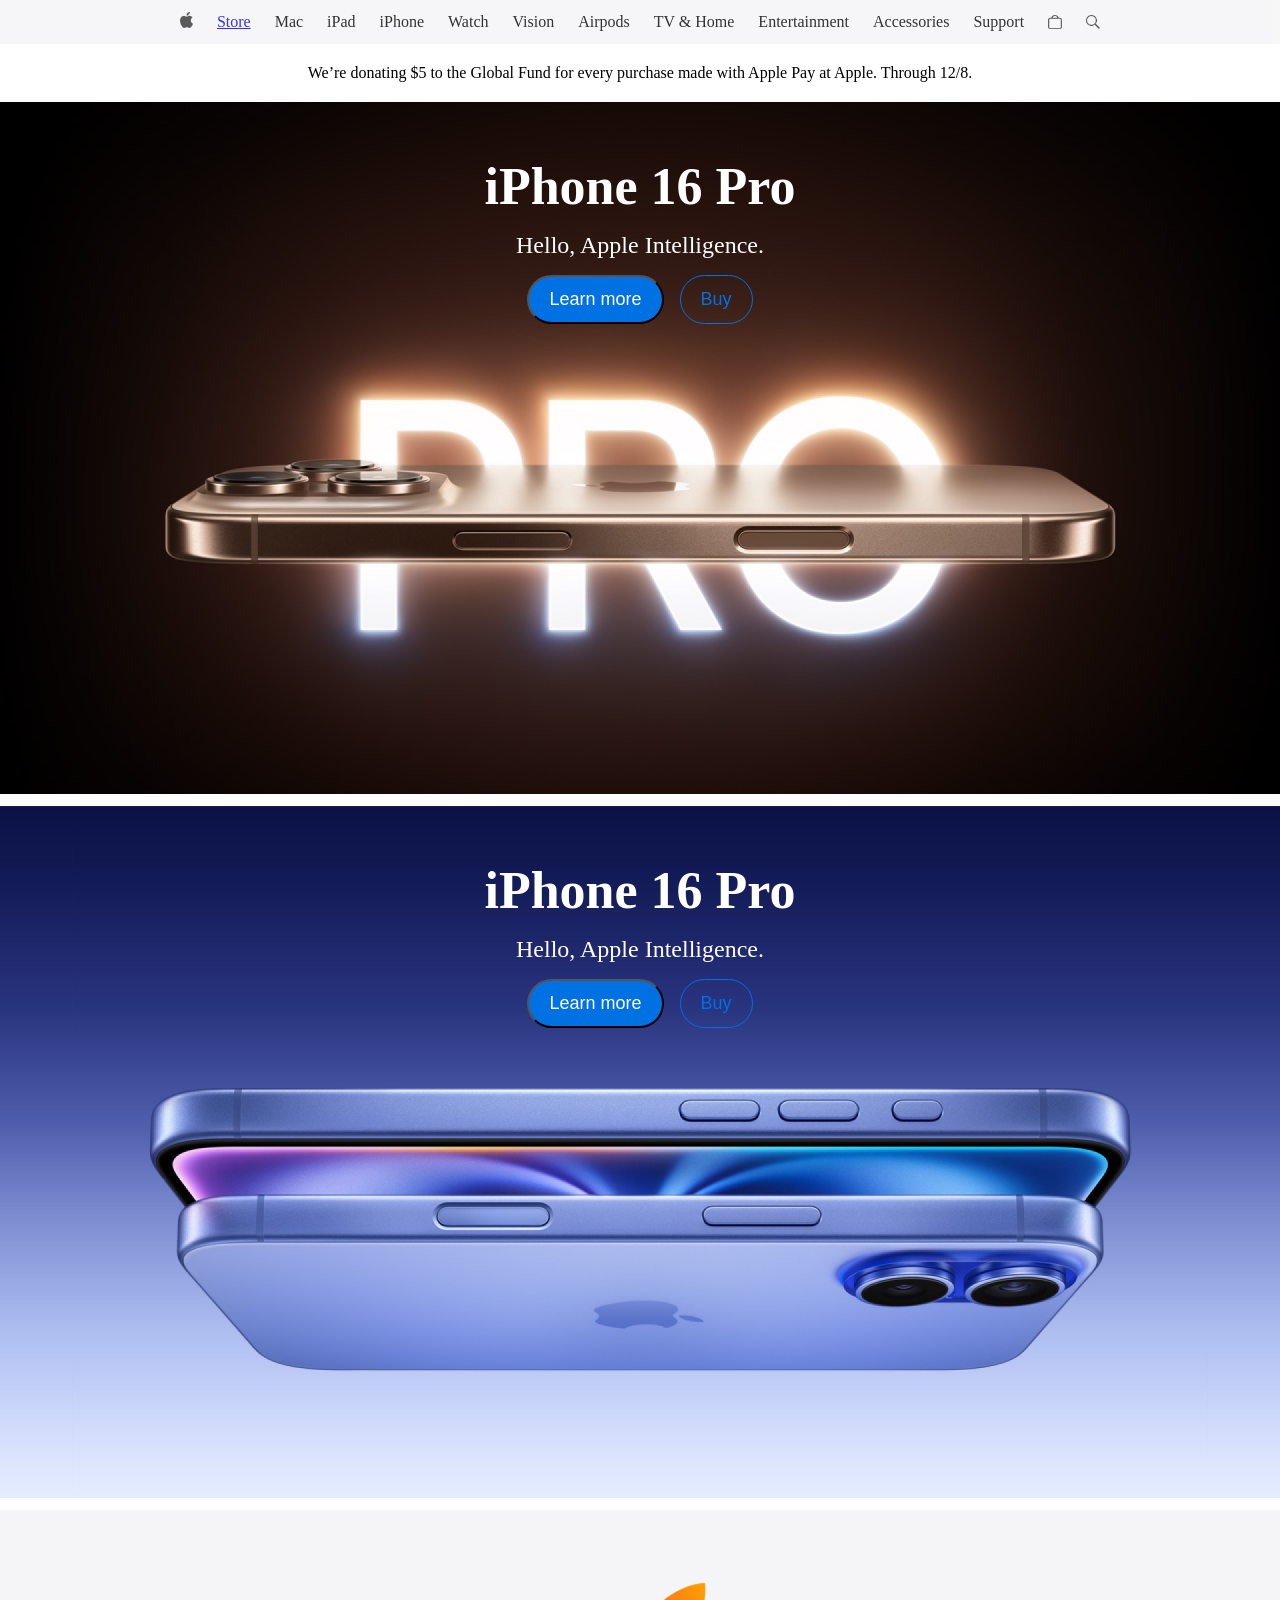
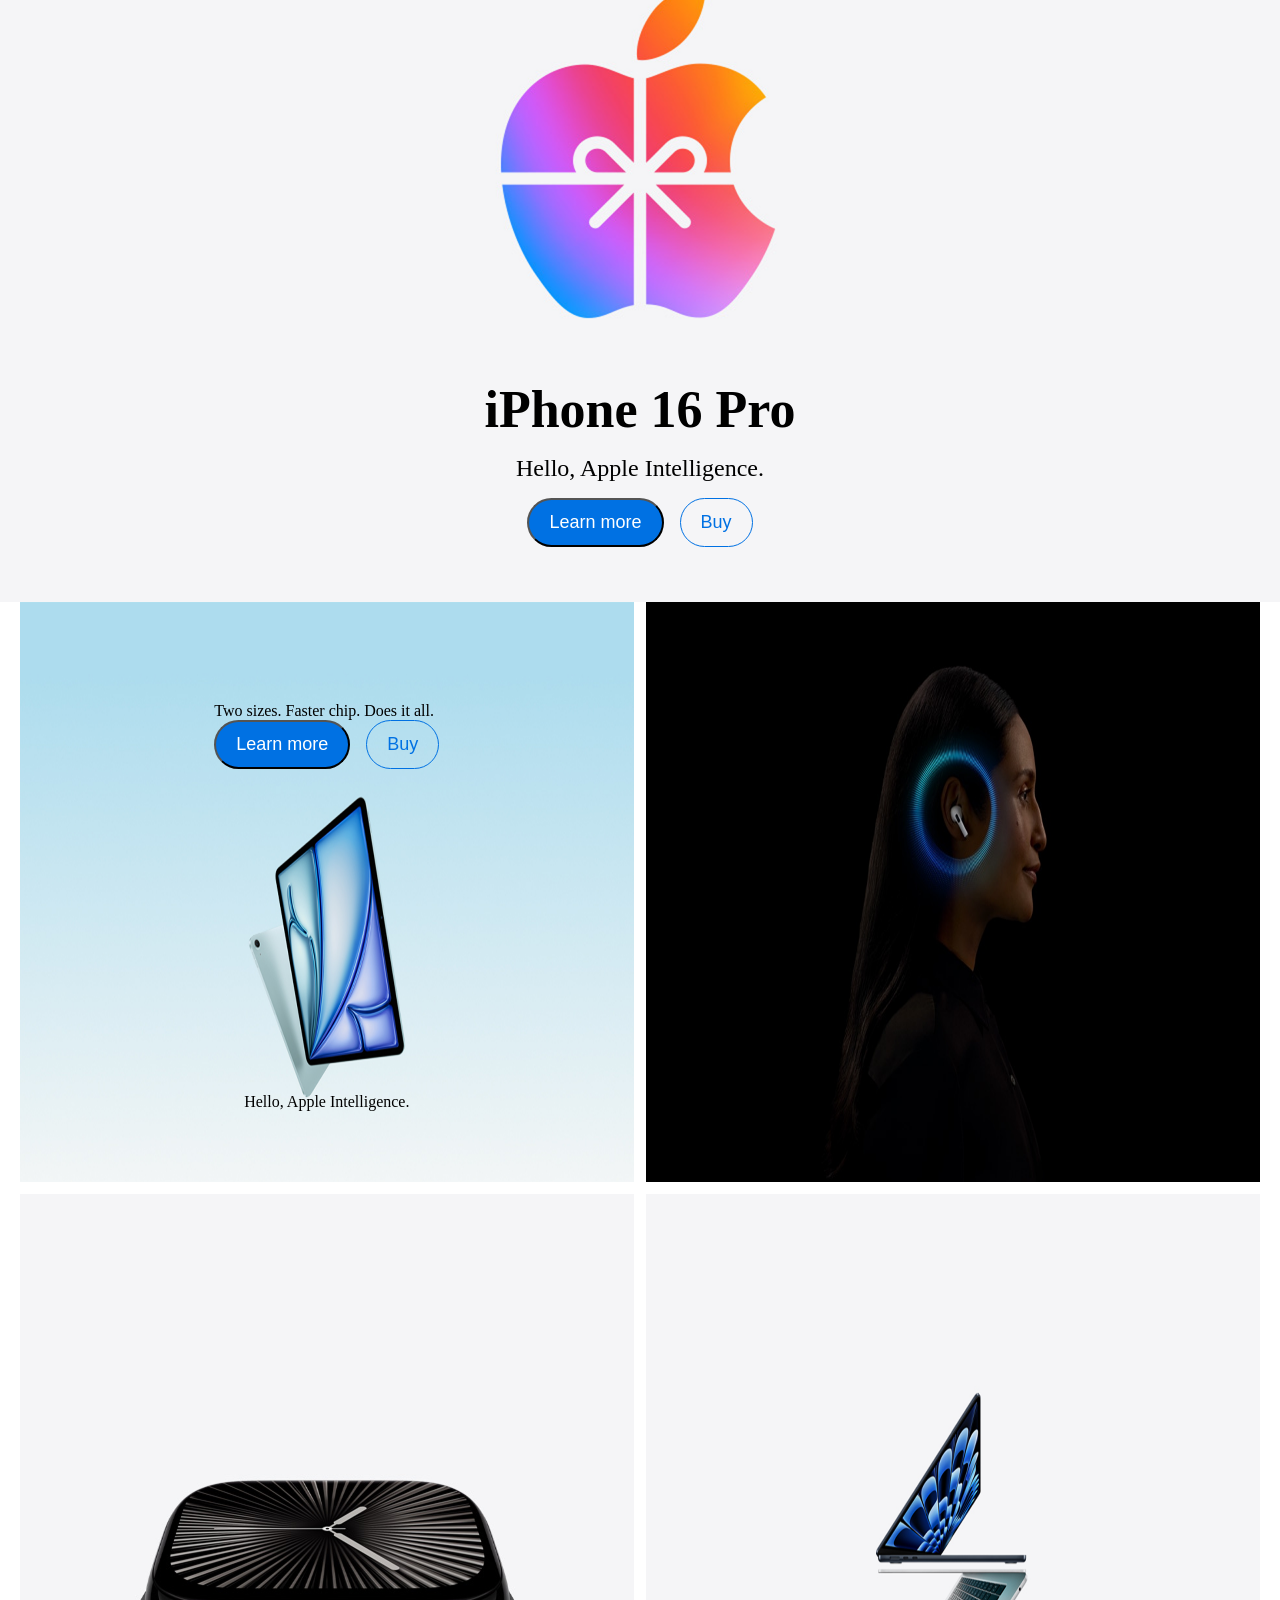
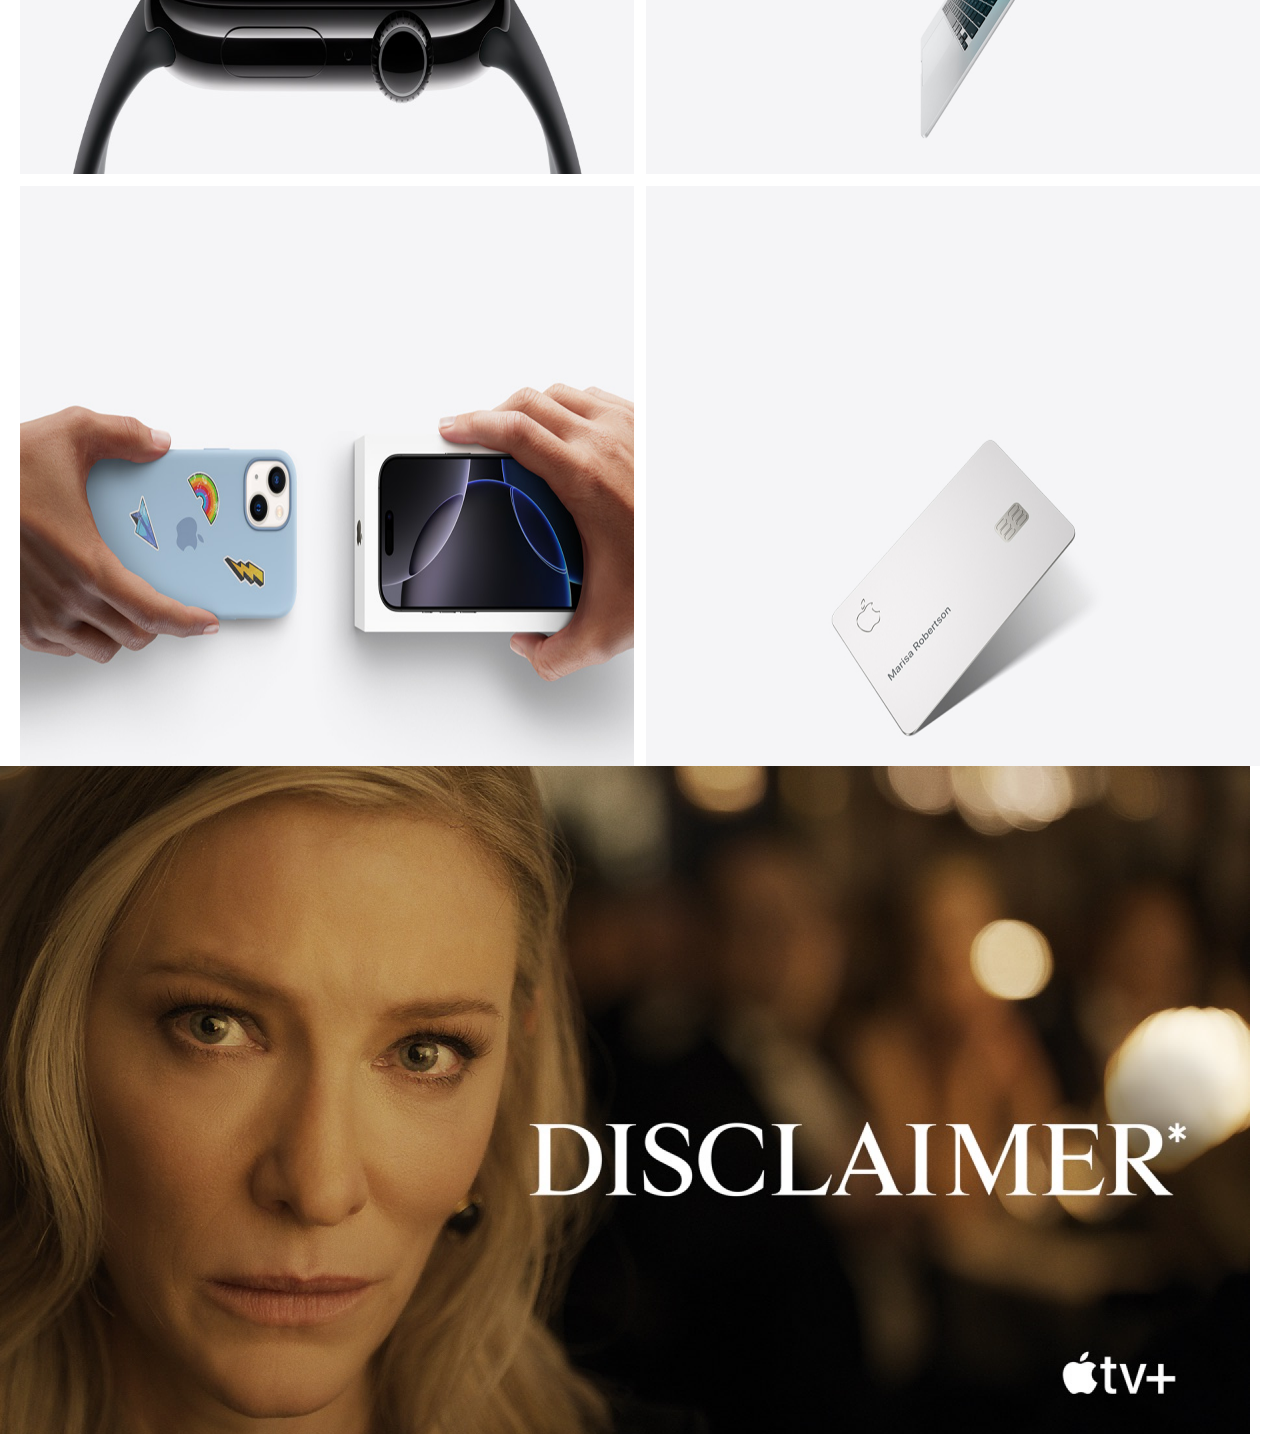
==== index.html @ 51cd2f51 "apple init 4.30" ====
<!DOCTYPE html>
<html lang="en">
  <head>
    <meta charset="UTF-8" />
    <meta name="viewport" content="width=device-width, initial-scale=1.0" />
    <title>Apple</title>
    <link rel="stylesheet" href="style.css" />
  </head>
  <body>
    <main>
      <header class="flex">
        <a href="./index.html">
          <img
            src="./images/apple.png"
            alt="apple"
            style="width: 13px; height: 16px"
          />
        </a>

        <div class="headerText">
          <a href="./store.html" target="_blank">Store</a>
          <div>Mac</div>
          <div>iPad</div>
          <div>iPhone</div>
          <div>Watch</div>
          <div>Vision</div>
          <div>Airpods</div>
          <div>TV & Home</div>
          <div>Entertainment</div>
          <div>Accessories</div>
          <div>Support</div>
        </div>
        <div class="headerIcons">
          <img src="./images/logo2.png" alt="" />
          <img src="./images/search.png" alt="" />
          <img src="./images/logo3.png" alt="" />
        </div>
      </header>

      <div class="donatian">
        We’re donating $5 to the Global Fund for every purchase made with
        Apple Pay at Apple. Through 12/8.
      </div>
      <div class="heroContainer">
        <section class="hero1">
          <div class="hero1text">
            <div>iPhone 16 Pro</div>
            <div>Hello, Apple Intelligence.</div>
            <div class="buttons">
              <button>Learn more</button>
              <button>Buy</button>
            </div>
          </div>
        </section>
        <section
          class="hero1"
          style="background-image: url(./images/hero2.png)"
        >
          <div class="hero1text">
            <div>iPhone 16 Pro</div>
            <div>Hello, Apple Intelligence.</div>
            <div class="buttons">
              <button>Learn more</button>
              <button>Buy</button>
            </div>
          </div>
        </section>
        <section
          class="hero1 hero3"
          style="background-image: url(./images/hero33.png)"
        >
          <div class="hero3text">
            <div>iPhone 16 Pro</div>
            <div>Hello, Apple Intelligence.</div>
            <div class="buttons">
              <button>Learn more</button>
              <button>Buy</button>
            </div>
          </div>
        </section>
      </div>

      <section class="section2 flex">
        <div class="box box1">
          <img src="./images/Figure1.png" alt="" />
          <div class="box1Text flex">
            <div>
              <p>Two sizes. Faster chip. Does it all.</p>
              <div class="buttons">
                <button>Learn more</button>
                <button>Buy</button>
              </div>
            </div>
            <div>Hello, Apple Intelligence.</div>
          </div>
        </div>
        <div class="box">
          <img src="./images/Figure2.png" alt="" />
        </div>
        <div class="box">
          <img src="./images/Figure3.png" alt="" />
        </div>
        <div class="box">
          <img src="./images/Figure4.png" alt="" />
        </div>
        <div class="box">
          <img src="./images/Figure5.png" alt="" />
        </div>
        <div class="box">
          <img src="./images/Figure6.png" alt="" />
        </div>
      </section>

      <section class="slider">
        <div class="sliderTrack">
          <div class="sliderItem slide1"></div>
          <div class="sliderItem slide2"></div>
          <div class="sliderItem slide3"></div>
          <div class="sliderItem slide1" aria-hidden="true"></div>
          <div class="sliderItem slide2" aria-hidden="true"></div>
          <div class="sliderItem slide3" aria-hidden="true"></div>
        </div>
      </section>
    </main>
  </body>
</html>
---- style.css ----
* {
  margin: 0;
  padding: 0;
  box-sizing: border-box;
}

.flex {
  display: flex;
}

main {
  max-width: 1920px;
  width: 100%;
  margin: auto;
}

header {
  gap: 24px;
  height: 44px;
  align-items: center;
  justify-content: center;
  background-color: #f5f5f7;
  opacity: 0.8;
}

.headerText {
  display: flex;
  gap: 24px;
  align-items: center;
}
.headerIcons {
  display: flex;
  gap: 24px;
  align-items: center;
}

.headerIcons > img {
  width: 14px;
  height: 14px;
}

.headerIcons > :last-child {
  display: none;
}

.donatian {
  width: 60%;
  text-align: center;
  padding: 20px 0px;
  display: flex;
  align-items: center;
  justify-content: center;
  margin: auto;
}

.hero1 {
  width: 100%;
  height: 692px;
  display: flex;
  justify-content: center;
  background-image: url(./images/hero1.png);
  background-position: center;
  background-size: cover;
}

.hero1--video {
  position: relative;
  overflow: hidden;
  background-image: none;
}

.hero1__video {
  position: absolute;
  inset: 0;
  width: 100%;
  height: 100%;
  object-fit: cover;
  object-position: center;
  z-index: 0;
}

.hero1--video .hero1text {
  position: relative;
  z-index: 1;
}

.hero1text {
  display: flex;
  flex-direction: column;
  text-align: center;
  gap: 16px;
  margin-top: 55px;
}

.hero1text > :first-child {
  font-size: 52px;
  font-weight: 600;
  color: white;
}

.hero1text > :nth-child(2) {
  font-size: 24px;
  color: white;
}

.buttons {
  display: flex;
  gap: 16px;
  justify-content: center;
}

.buttons > :first-child {
  background-color: #0071e3;
  border-radius: 999px;
  color: white;
  font-size: 18px;
  padding: 12px 20px;
}
.buttons > :last-child {
  background-color: transparent;
  border-radius: 999px;
  color: #0071e3;
  border: 1px solid #0071e3;
  font-size: 18px;
  padding: 12px 20px;
}
.heroContainer {
  display: flex;
  flex-direction: column;
  gap: 12px;
}

.hero3 {
  align-items: end;
}

.hero3text {
  display: flex;
  flex-direction: column;
  text-align: center;
  gap: 16px;
  margin-bottom: 55px;
}
.hero3text > :first-child {
  font-size: 52px;
  font-weight: 600;
  color: black;
}

.hero3text > :nth-child(2) {
  font-size: 24px;
  color: black;
}

.section2 {
  width: 100%;
  gap: 12px;
  flex-wrap: wrap;
  justify-content: center;
}
.box {
  height: 580px;
  width: 48%;
  position: relative;
}

.box > img {
  width: 100%;
  height: 100%;
  position: absolute;
  top: 0;
  left: 0;
}

.box1Text {
  flex-direction: column;
  gap: 324px;
  align-items: center;
  position: relative;
  z-index: 2;
  top: 100px;
}

.slider {
  width: 100%;
  overflow: hidden;
}

.sliderItem {
  width: 1250px;
  height: 668px;
  background-size: cover;
  background-position: center;
  flex-shrink: 0;
}

.slide1 {
  background-image: url(./images/slide1.png);
}

.slide2 {
  background-image: url(./images/slide2.png);
}

.slide3 {
  background-image: url(./images/slide3.png);
}

.sliderTrack {
  display: flex;
  gap: 16px;
  width: max-content;
  animation: 4s infinite linear testLoop;
}

@keyframes testLoop {
  from {
    transform: translateX(0);
  }
  to {
    transform: translateX(-50%);
  }
}

@media (max-width: 768px) {
  header {
    justify-content: space-between;
    padding: 0px 15px;
  }
  .headerText {
    display: none;
  }
  .headerIcons > :last-child {
    display: block;
  }
  .sliderItem {
    height: 368px;
  }
}

@media (max-width: 390px) {
  .box {
    width: 100%;
  }
}
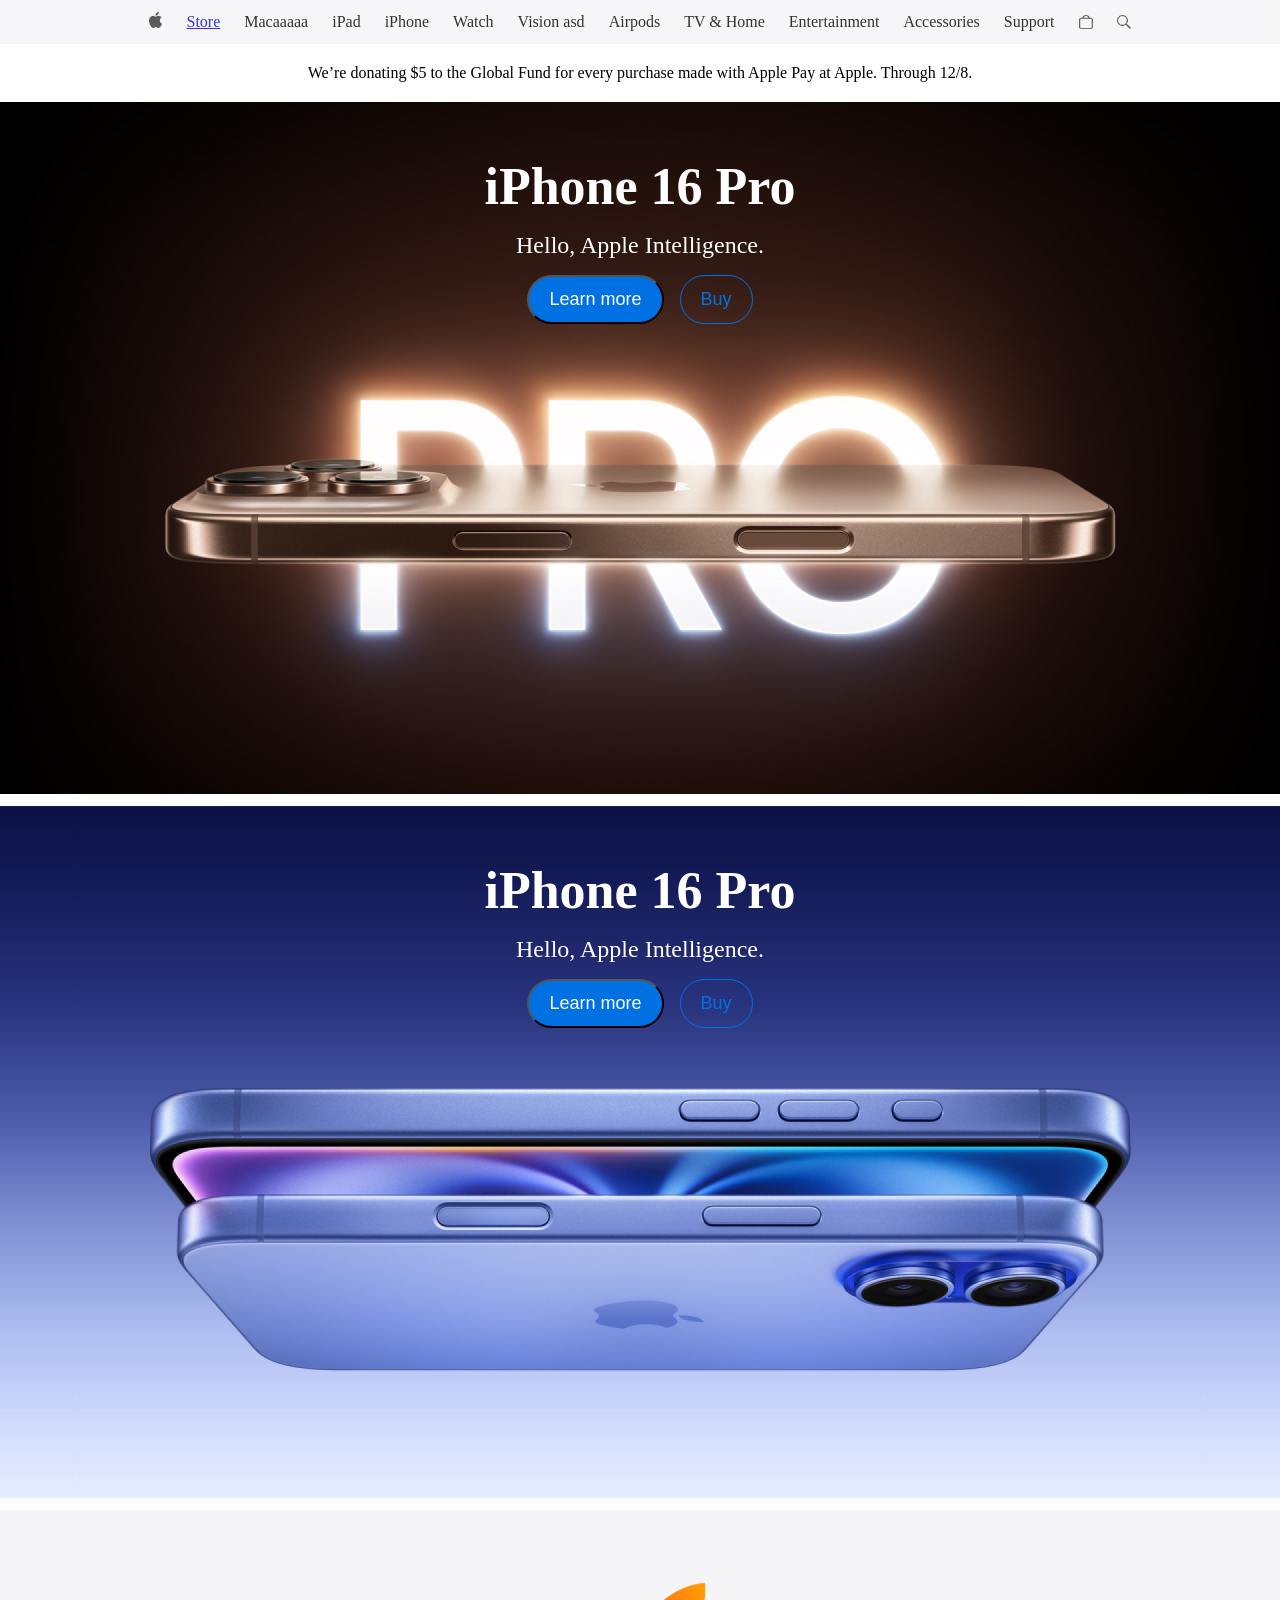
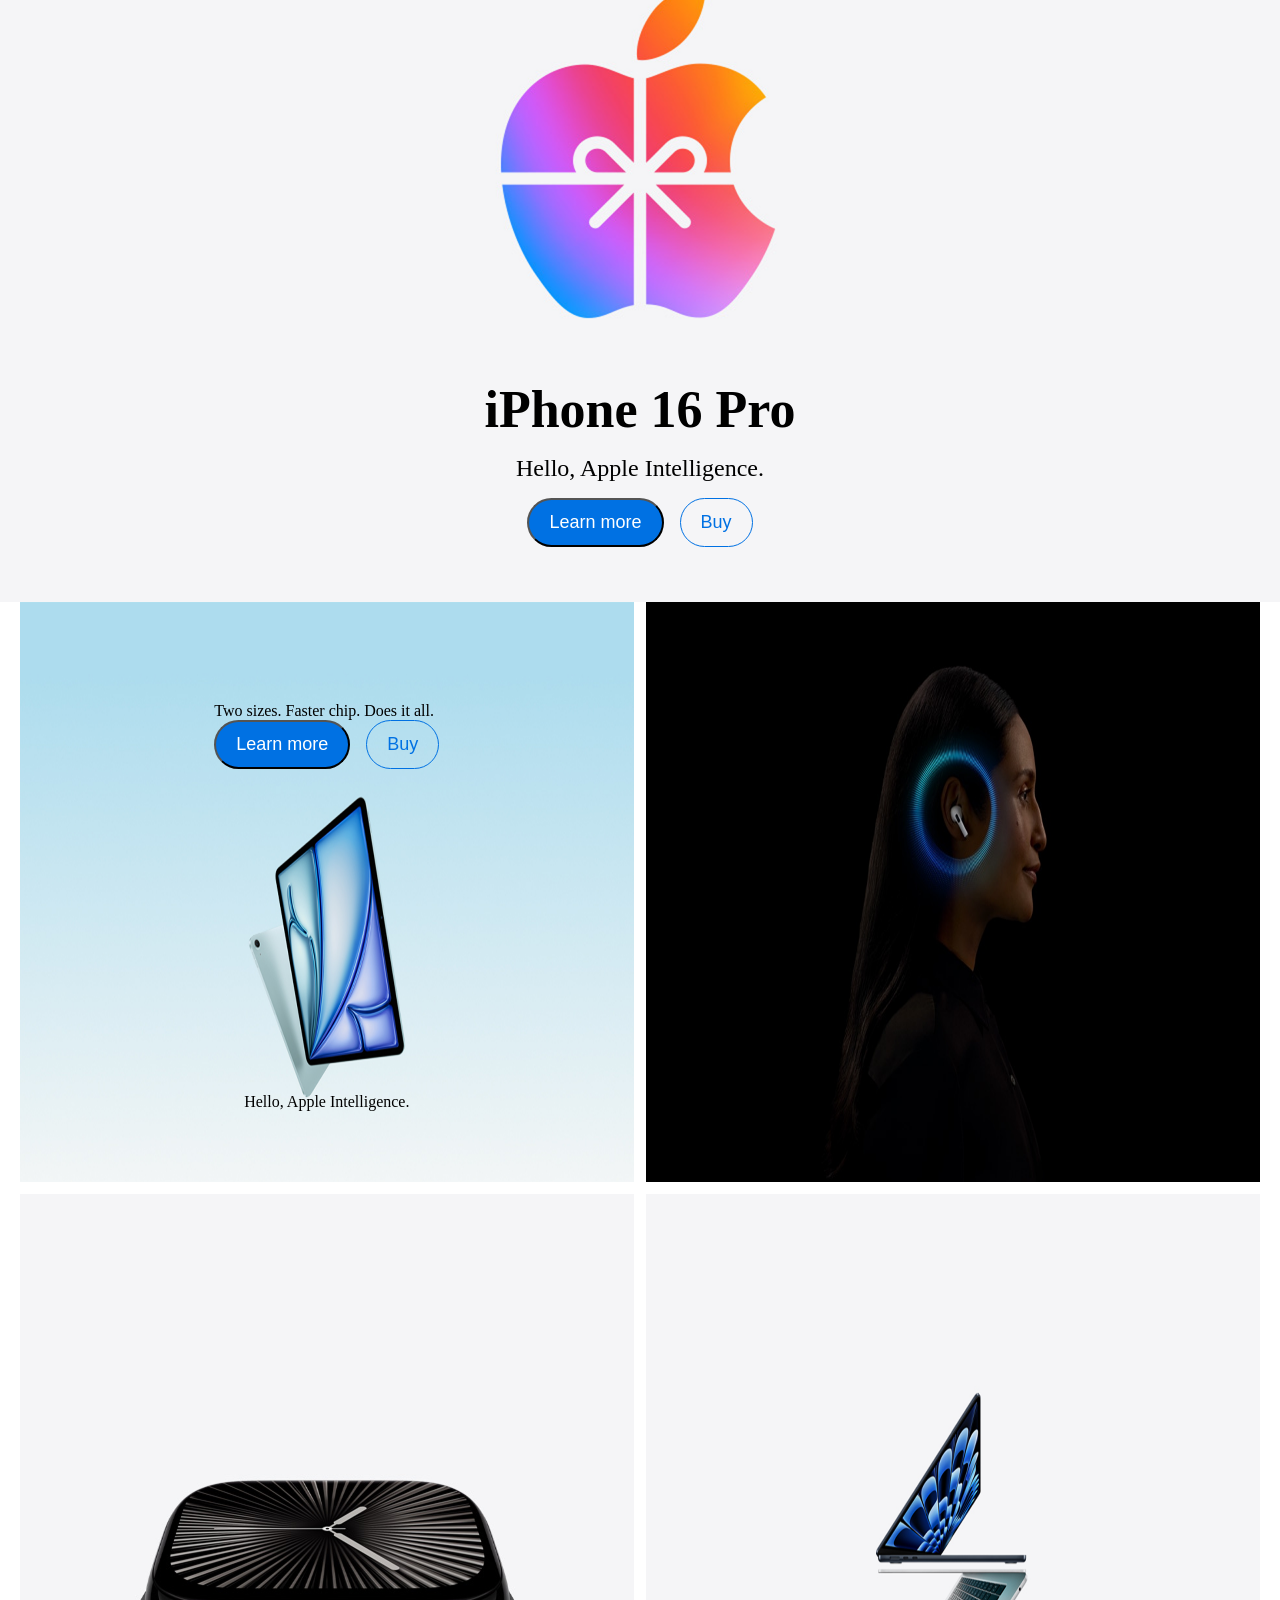
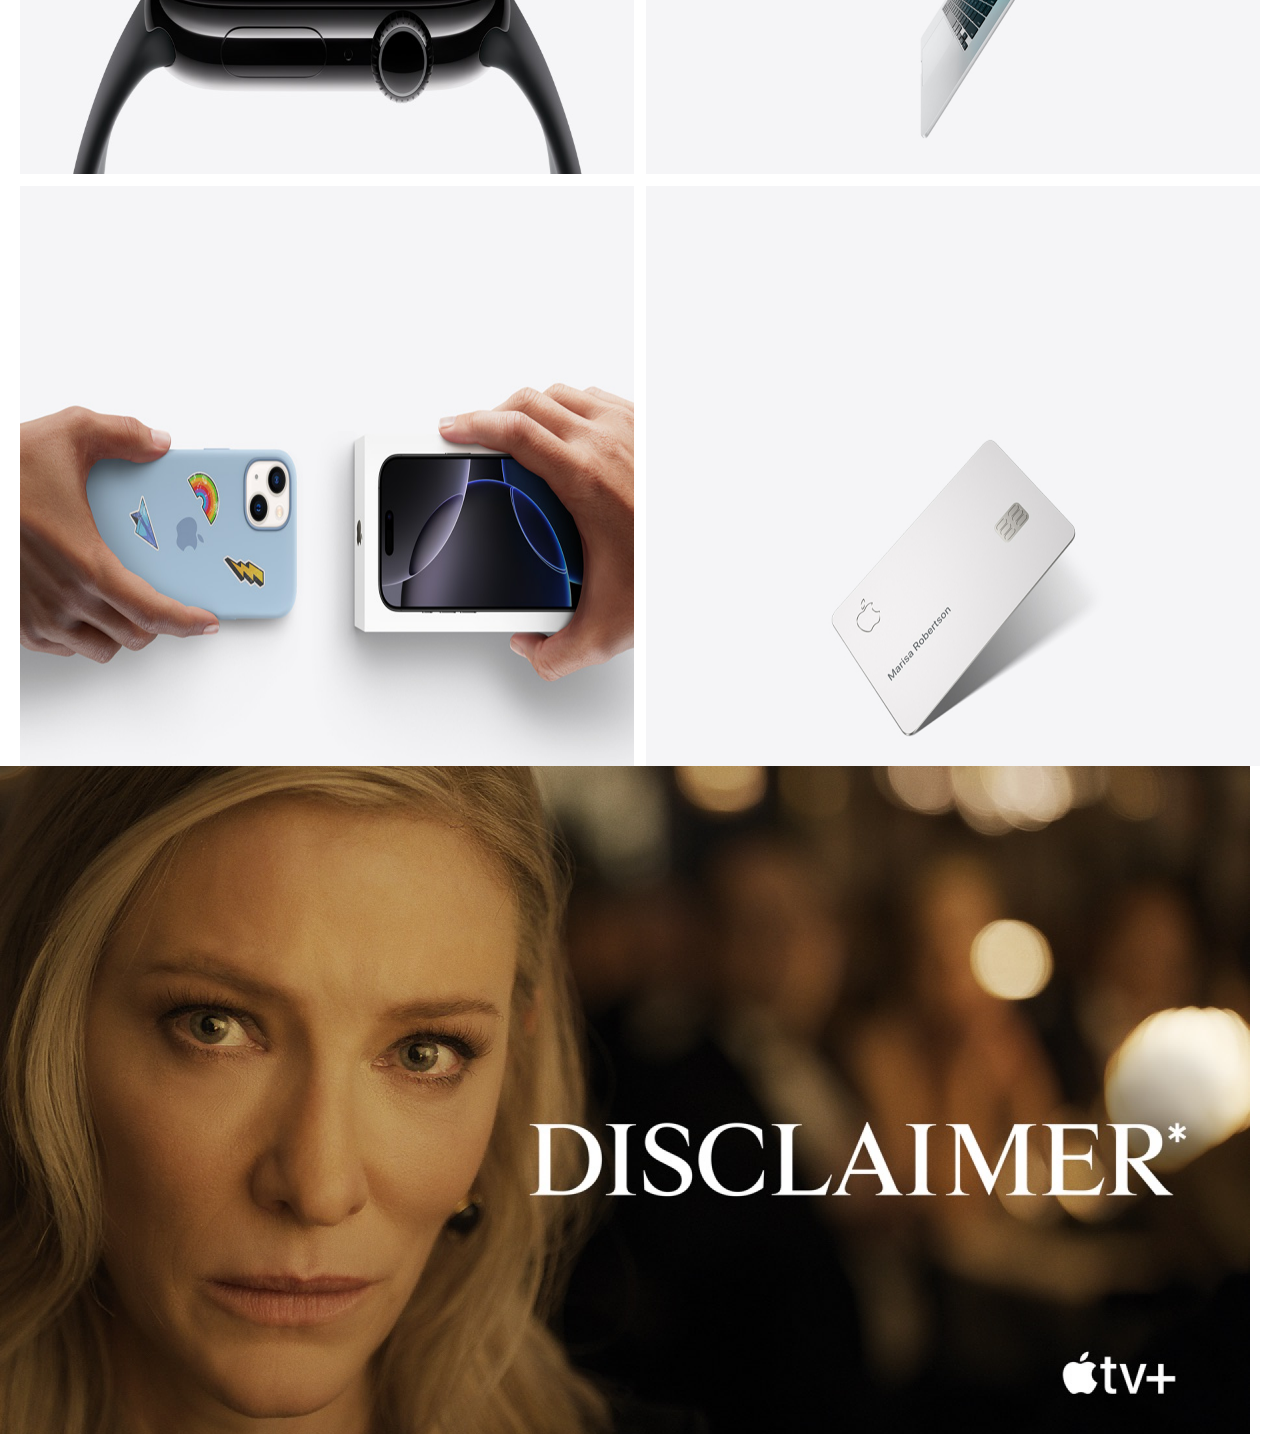
==== commit 20059b10: "index file changed" ====
--- a/index.html
+++ b/index.html
@@ -19,11 +19,11 @@
 
         <div class="headerText">
           <a href="./store.html" target="_blank">Store</a>
-          <div>Mac</div>
+          <div>Macaaaaa</div>
           <div>iPad</div>
           <div>iPhone</div>
           <div>Watch</div>
-          <div>Vision</div>
+          <div>Vision asd</div>
           <div>Airpods</div>
           <div>TV & Home</div>
           <div>Entertainment</div>
